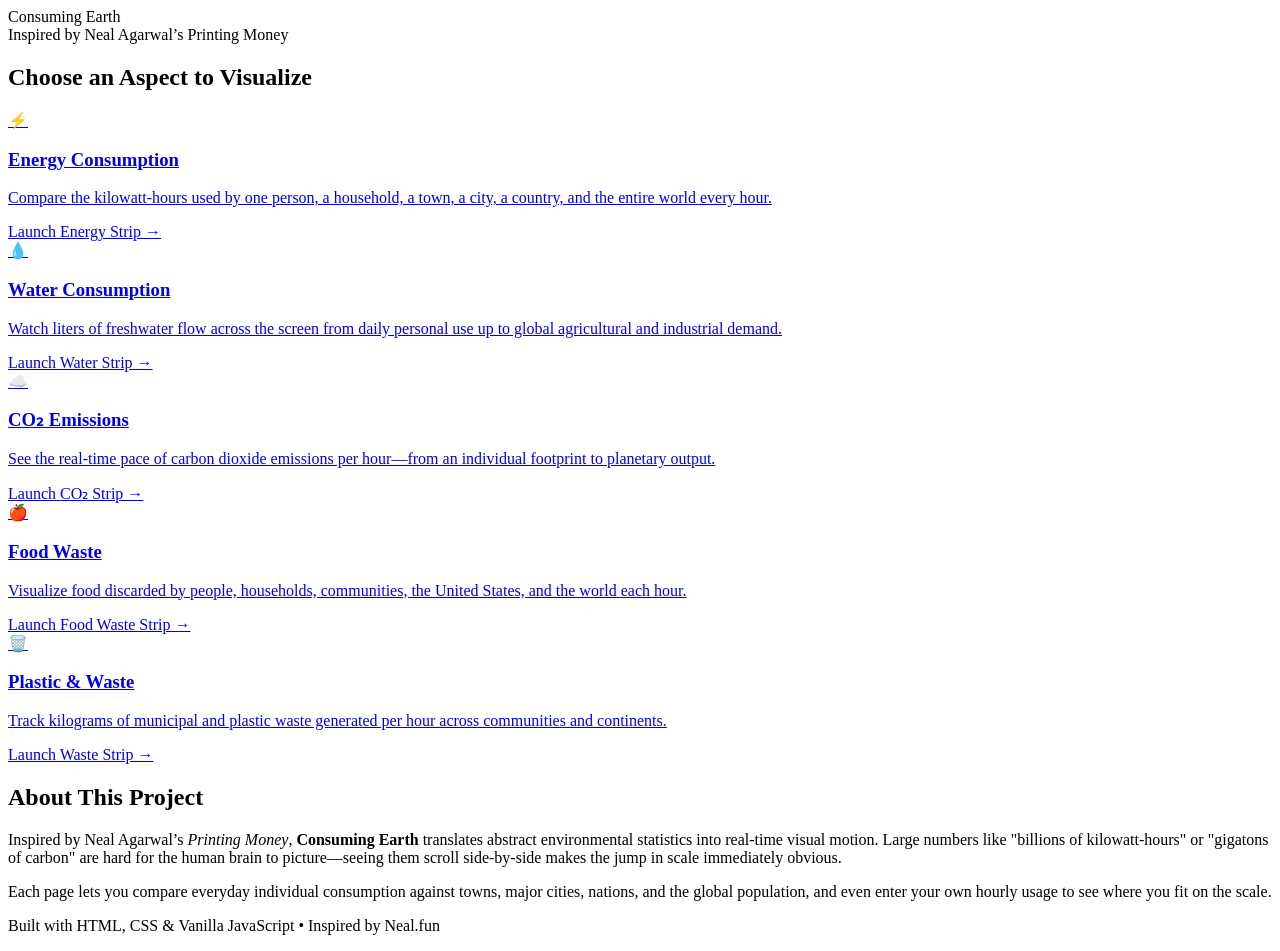
==== webpages/index.html @ 968e650c "organise and place relevant files into folders" ====
<!DOCTYPE html>
<html lang="en">
<head>
  <meta charset="UTF-8" />
  <meta name="viewport" content="width=device-width, initial-scale=1.0" />
  <title>Consuming Earth</title>
  <link href="https://fonts.googleapis.com/css2?family=PT+Serif:wght@400;700&display=swap" rel="stylesheet">
  <link rel="stylesheet" href="style.css" />
</head>
<body data-metric="energy">

  <div class="border-strip home-border"></div>

  <div class="title-slide">
    <div class="title">Consuming Earth</div>
    <div class="credit">Inspired by Neal Agarwal’s Printing Money</div>
  </div>

  <main class="home-container">
    
    <!-- Grid of Visualization Pages -->
    <section class="pages-section">
      <h2 class="section-heading">Choose an Aspect to Visualize</h2>
      
      <div class="cards-grid">
        <a href="energy.html" class="card page-card">
          <div class="card-icon">⚡</div>
          <h3 class="card-title">Energy Consumption</h3>
          <p class="card-desc">
            Compare the kilowatt-hours used by one person, a household, a town, a city, a country, and the entire world every hour.
          </p>
          <span class="card-link">Launch Energy Strip →</span>
        </a>

        <a href="water.html" class="card page-card">
          <div class="card-icon">💧</div>
          <h3 class="card-title">Water Consumption</h3>
          <p class="card-desc">
            Watch liters of freshwater flow across the screen from daily personal use up to global agricultural and industrial demand.
          </p>
          <span class="card-link">Launch Water Strip →</span>
        </a>

        <a href="co2.html" class="card page-card">
          <div class="card-icon">☁️</div>
          <h3 class="card-title">CO₂ Emissions</h3>
          <p class="card-desc">
            See the real-time pace of carbon dioxide emissions per hour—from an individual footprint to planetary output.
          </p>
          <span class="card-link">Launch CO₂ Strip →</span>
        </a>

        <a href="food.html" class="card page-card">
          <div class="card-icon">🍎</div>
          <h3 class="card-title">Food Waste</h3>
          <p class="card-desc">
            Visualize food discarded by people, households, communities, the United States, and the world each hour.
          </p>
          <span class="card-link">Launch Food Waste Strip →</span>
        </a>

        <!-- Optional Extra Aspect Cards (Uncomment or edit as you build more pages) -->
        <a href="waste.html" class="card page-card">
          <div class="card-icon">🗑️</div>
          <h3 class="card-title">Plastic & Waste</h3>
          <p class="card-desc">
            Track kilograms of municipal and plastic waste generated per hour across communities and continents.
          </p>
          <span class="card-link">Launch Waste Strip →</span>
        </a>
      </div>
    </section>

    <!-- About Section -->
    <section id="about" class="card about-card">
      <h2 class="section-heading">About This Project</h2>
      <p>
        Inspired by Neal Agarwal’s <em>Printing Money</em>, <strong>Consuming Earth</strong> translates abstract environmental statistics into real-time visual motion. Large numbers like "billions of kilowatt-hours" or "gigatons of carbon" are hard for the human brain to picture—seeing them scroll side-by-side makes the jump in scale immediately obvious.
      </p>
      <p>
        Each page lets you compare everyday individual consumption against towns, major cities, nations, and the global population, and even enter your own hourly usage to see where you fit on the scale.
      </p>
    </section>

  </main>

  <footer class="home-footer">
    <p>Built with HTML, CSS &amp; Vanilla JavaScript • Inspired by Neal.fun</p>
  </footer>

  <div class="border-strip home-border"></div>

</body>
</html>
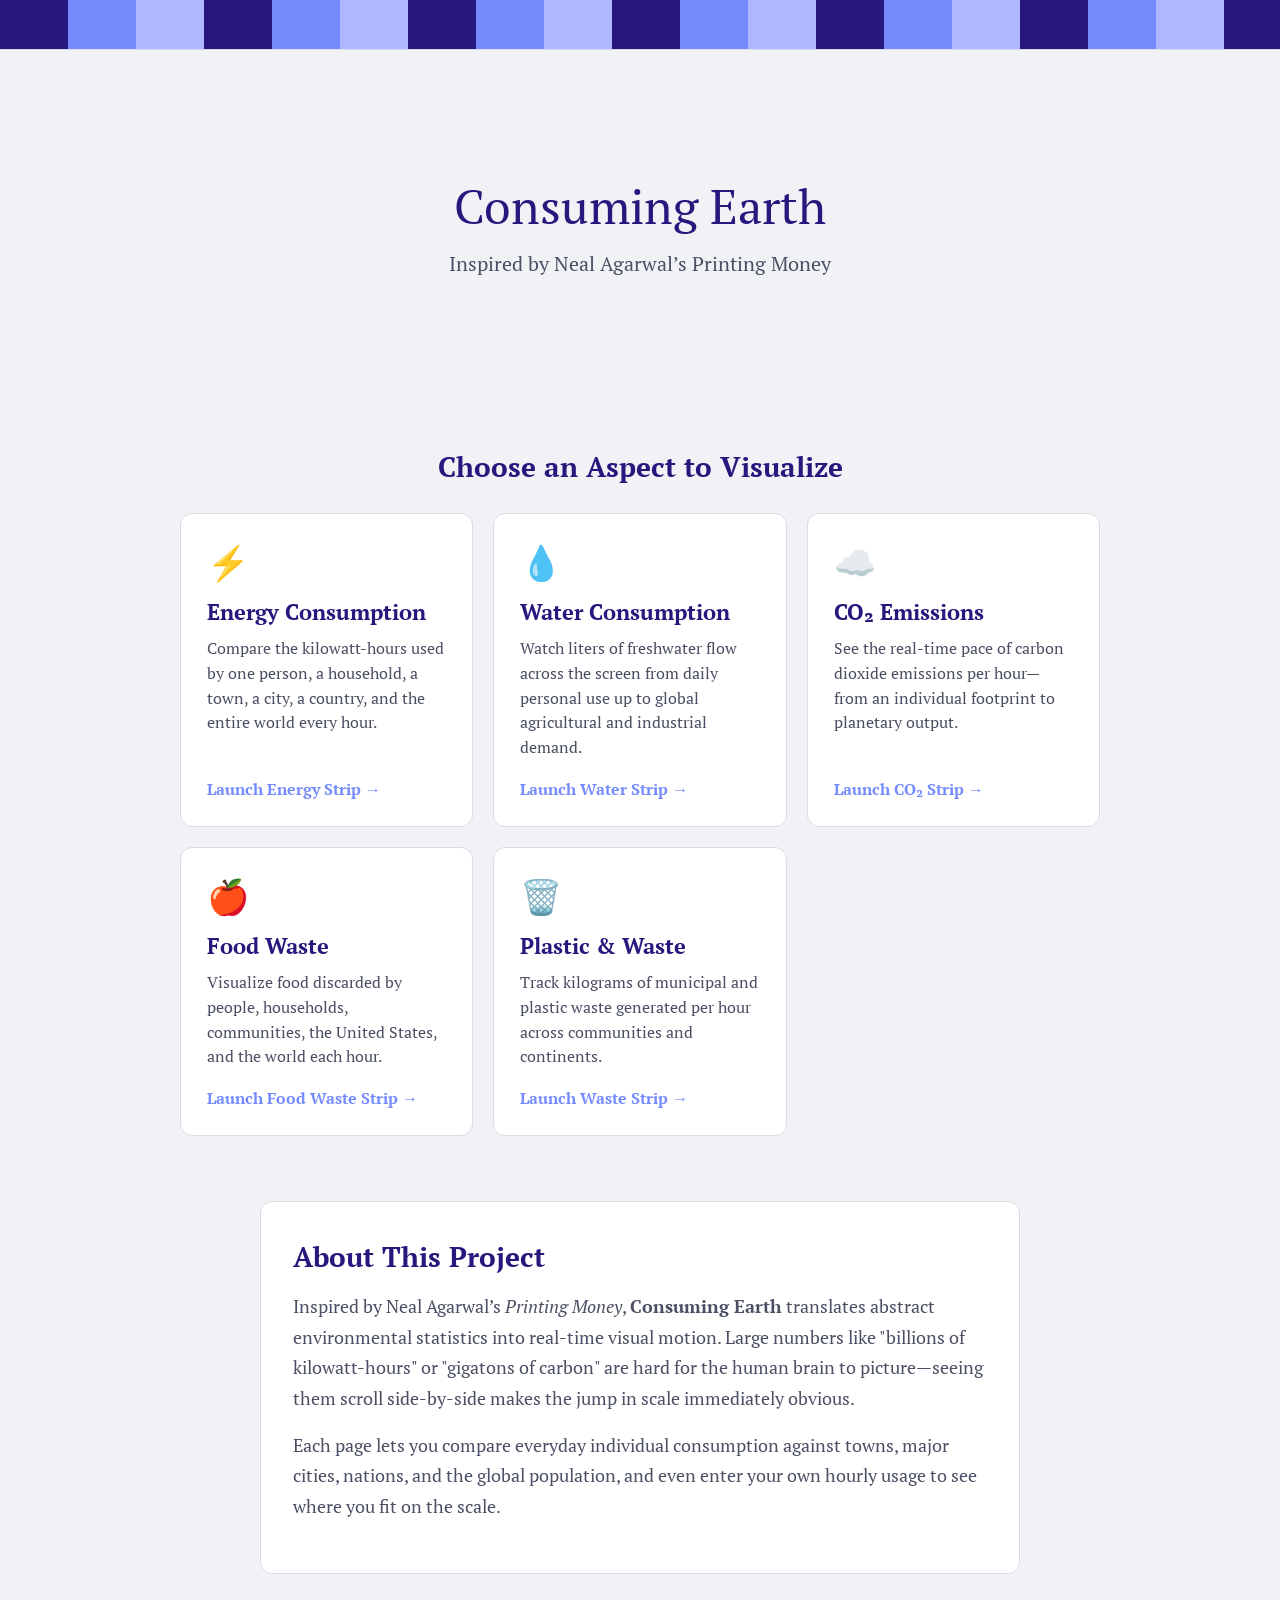
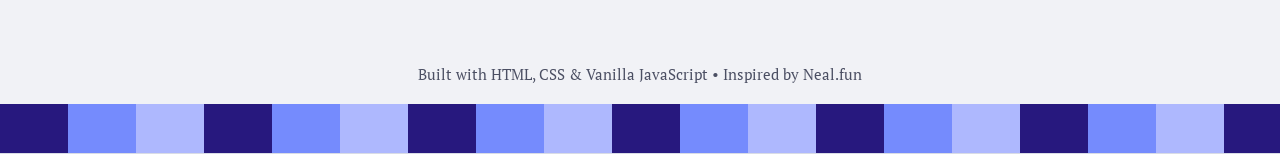
==== commit 3058a365: "Fix asset paths after webpages folder move" ====
--- a/webpages/index.html
+++ b/webpages/index.html
@@ -5,7 +5,7 @@
   <meta name="viewport" content="width=device-width, initial-scale=1.0" />
   <title>Consuming Earth</title>
   <link href="https://fonts.googleapis.com/css2?family=PT+Serif:wght@400;700&display=swap" rel="stylesheet">
-  <link rel="stylesheet" href="style.css" />
+  <link rel="stylesheet" href="../style.css" />
 </head>
 <body data-metric="energy">
 
--- a/style.css
+++ b/style.css
@@ -0,0 +1,363 @@
+:root {
+  color-scheme: light dark;
+
+  --indigo-ink: #27187eff;
+  --cornflower-blue: #758bfdff;
+  --periwinkle: #aeb8feff;
+  --platinum: #f1f2f6ff;
+
+  /* Semantic tokens */
+  --bg: var(--platinum);
+  --surface: #ffffff;
+  --text: var(--indigo-ink);
+  --muted-text: #4b4f63;
+  --primary: var(--indigo-ink);
+  --accent: var(--cornflower-blue);
+  --accent-soft: var(--periwinkle);
+  --border: #d9dce6;
+}
+
+@media (prefers-color-scheme: dark) {
+  :root {
+    --bg: #14161f;
+    --surface: #1d2030;
+    --text: var(--platinum);
+    --muted-text: #b8bdd1;
+    --primary: var(--periwinkle);
+    --accent: var(--cornflower-blue);
+    --accent-soft: #2b3358;
+    --border: #333850;
+  }
+}
+
+* {
+  box-sizing: border-box;
+  margin: 0;
+  padding: 0;
+}
+
+body {
+  background-color: var(--bg);
+  color: var(--text);
+  font-family: 'PT Serif', Georgia, serif;
+  -webkit-font-smoothing: antialiased;
+  overflow-x: hidden;
+  transition: background-color 0.25s ease, color 0.25s ease;
+}
+
+.border-strip {
+  height: 50px;
+  width: 100%;
+  background-repeat: repeat-x;
+  background-size: auto 50px;
+  transition: background-image 0.3s ease;
+}
+
+.title-slide {
+  display: flex;
+  flex-direction: column;
+  align-items: center;
+  justify-content: center;
+  min-height: 42vh;
+  text-align: center;
+  padding: 40px 20px;
+}
+
+.title {
+  font-size: 48px;
+  margin-bottom: 12px;
+  color: var(--text);
+}
+
+.credit {
+  font-size: 20px;
+  color: var(--muted-text);
+  margin-bottom: 28px;
+}
+
+.metric-tabs {
+  display: flex;
+  gap: 12px;
+  flex-wrap: wrap;
+  justify-content: center;
+}
+
+.tab-btn {
+  display: inline-block;
+  text-decoration: none;
+  font-family: 'PT Serif', serif;
+  font-size: 18px;
+  padding: 8px 20px;
+  border: 1.5px solid var(--border);
+  border-radius: 8px;
+  background-color: var(--surface);
+  color: var(--text);
+  cursor: pointer;
+  transition: transform 0.1s, background-color 0.2s, border-color 0.2s, color 0.2s;
+}
+
+
+.tab-btn:hover {
+  transform: scale(1.03);
+  border-color: var(--accent);
+}
+
+.tab-btn.active {
+  background-color: var(--primary);
+  border-color: var(--primary);
+  color: var(--bg);
+  font-weight: 700;
+}
+
+.container {
+  width: 100%;
+  overflow: hidden;
+  padding-bottom: 60px;
+}
+
+.description {
+  font-size: 28px;
+  margin-top: 50px;
+  margin-bottom: 12px;
+  text-align: center;
+  padding: 0 15px;
+  color: var(--text);
+}
+
+.per-hour-count {
+  font-size: 21px;
+  color: var(--muted-text);
+}
+
+.track-stack {
+  display: flex;
+  flex-direction: column;
+  gap: 0;
+}
+
+canvas {
+  display: block;
+  width: 100%;
+  height: 75px;
+  background-color: var(--surface);
+  border-top: 1px solid var(--border);
+  border-bottom: 1px solid var(--border);
+}
+
+.user-row {
+  display: flex;
+  align-items: center;
+  justify-content: center;
+  flex-wrap: wrap;
+  gap: 8px;
+}
+
+.hour-input {
+  background-color: var(--surface);
+  color: var(--text);
+  border: 1.5px solid var(--border);
+  border-radius: 6px;
+  font-family: 'PT Serif', serif;
+  font-size: 22px;
+  height: 40px;
+  padding: 5px 8px;
+  width: 85px;
+  text-align: center;
+  outline: none;
+  transition: border-color 0.2s, box-shadow 0.2s;
+}
+
+.hour-input:focus {
+  border-color: var(--accent);
+  box-shadow: 0 0 0 3px var(--accent-soft);
+}
+
+.mid-explanation {
+  font-size: 24px;
+  margin: 65px auto 45px;
+  padding: 16px 28px;
+  max-width: fit-content;
+  background-color: var(--surface);
+  border: 1px solid var(--border);
+  border-radius: 12px;
+  text-align: center;
+  display: flex;
+  align-items: center;
+  justify-content: center;
+  gap: 12px;
+  color: var(--text);
+}
+
+.mid-icon {
+  height: 55px;
+  width: auto;
+  vertical-align: middle;
+}
+
+@media (max-width: 600px) {
+  .title {
+    font-size: 38px;
+  }
+
+  .description {
+    font-size: 23px;
+    margin-top: 40px;
+  }
+
+  .per-hour-count {
+    font-size: 18px;
+  }
+}
+
+/* =========================================
+   HOMEPAGE STYLES (index.html)
+   ========================================= */
+
+.home-border {
+  background-image: repeating-linear-gradient(
+    90deg,
+    var(--primary) 0px,
+    var(--primary) 68px,
+    var(--accent) 68px,
+    var(--accent) 136px,
+    var(--accent-soft) 136px,
+    var(--accent-soft) 204px
+  );
+  border-bottom: 1px solid var(--border);
+}
+
+.hero {
+  max-width: 780px;
+  margin: 0 auto;
+  text-align: center;
+  padding: 65px 20px 45px;
+}
+
+.subtitle {
+  font-size: 21px;
+  line-height: 1.5;
+  color: var(--muted-text);
+  margin: 14px auto 30px;
+  max-width: 600px;
+}
+
+.hero-actions {
+  display: flex;
+  gap: 14px;
+  justify-content: center;
+  flex-wrap: wrap;
+}
+
+.button {
+  display: inline-block;
+  text-decoration: none;
+  font-family: 'PT Serif', serif;
+  font-size: 18px;
+  font-weight: 700;
+  padding: 10px 24px;
+  border-radius: 8px;
+  background-color: var(--primary);
+  color: var(--bg);
+  transition: background-color 0.2s, transform 0.1s;
+}
+
+.button:hover {
+  background-color: var(--accent);
+  color: #ffffff;
+  transform: scale(1.03);
+}
+
+.home-container {
+  max-width: 960px;
+  margin: 0 auto;
+  padding: 20px 20px 70px;
+}
+
+.section-heading {
+  font-size: 28px;
+  text-align: center;
+  margin-bottom: 28px;
+  color: var(--text);
+}
+
+.cards-grid {
+  display: grid;
+  grid-template-columns: repeat(auto-fit, minmax(260px, 1fr));
+  gap: 20px;
+  margin-bottom: 65px;
+}
+
+.card {
+  background-color: var(--surface);
+  border: 1px solid var(--border);
+  border-radius: 12px;
+  padding: 26px;
+}
+
+.page-card {
+  display: flex;
+  flex-direction: column;
+  text-decoration: none;
+  color: var(--text);
+  transition: transform 0.15s ease, border-color 0.2s ease, box-shadow 0.2s ease;
+}
+
+.page-card:hover {
+  transform: translateY(-4px);
+  border-color: var(--accent);
+  box-shadow: 0 8px 20px rgba(39, 24, 126, 0.08);
+}
+
+.card-icon {
+  font-size: 34px;
+  margin-bottom: 12px;
+}
+
+.card-title {
+  font-size: 22px;
+  margin-bottom: 10px;
+  color: var(--text);
+}
+
+.card-desc {
+  font-size: 16px;
+  line-height: 1.55;
+  color: var(--muted-text);
+  flex-grow: 1;
+  margin-bottom: 18px;
+}
+
+.card-link {
+  font-size: 16px;
+  font-weight: 700;
+  color: var(--accent);
+}
+
+.about-card {
+  max-width: 760px;
+  margin: 0 auto;
+  padding: 36px 32px;
+}
+
+.about-card .section-heading {
+  text-align: left;
+  margin-bottom: 16px;
+}
+
+.about-card p {
+  font-size: 18px;
+  line-height: 1.7;
+  color: var(--muted-text);
+  margin-bottom: 16px;
+}
+
+
+.home-footer {
+  text-align: center;
+  padding: 20px;
+  font-size: 15px;
+  color: var(--muted-text);
+}
+
+/* Home navigation on metric pages */
+.home-tab { font-weight: 700; }
